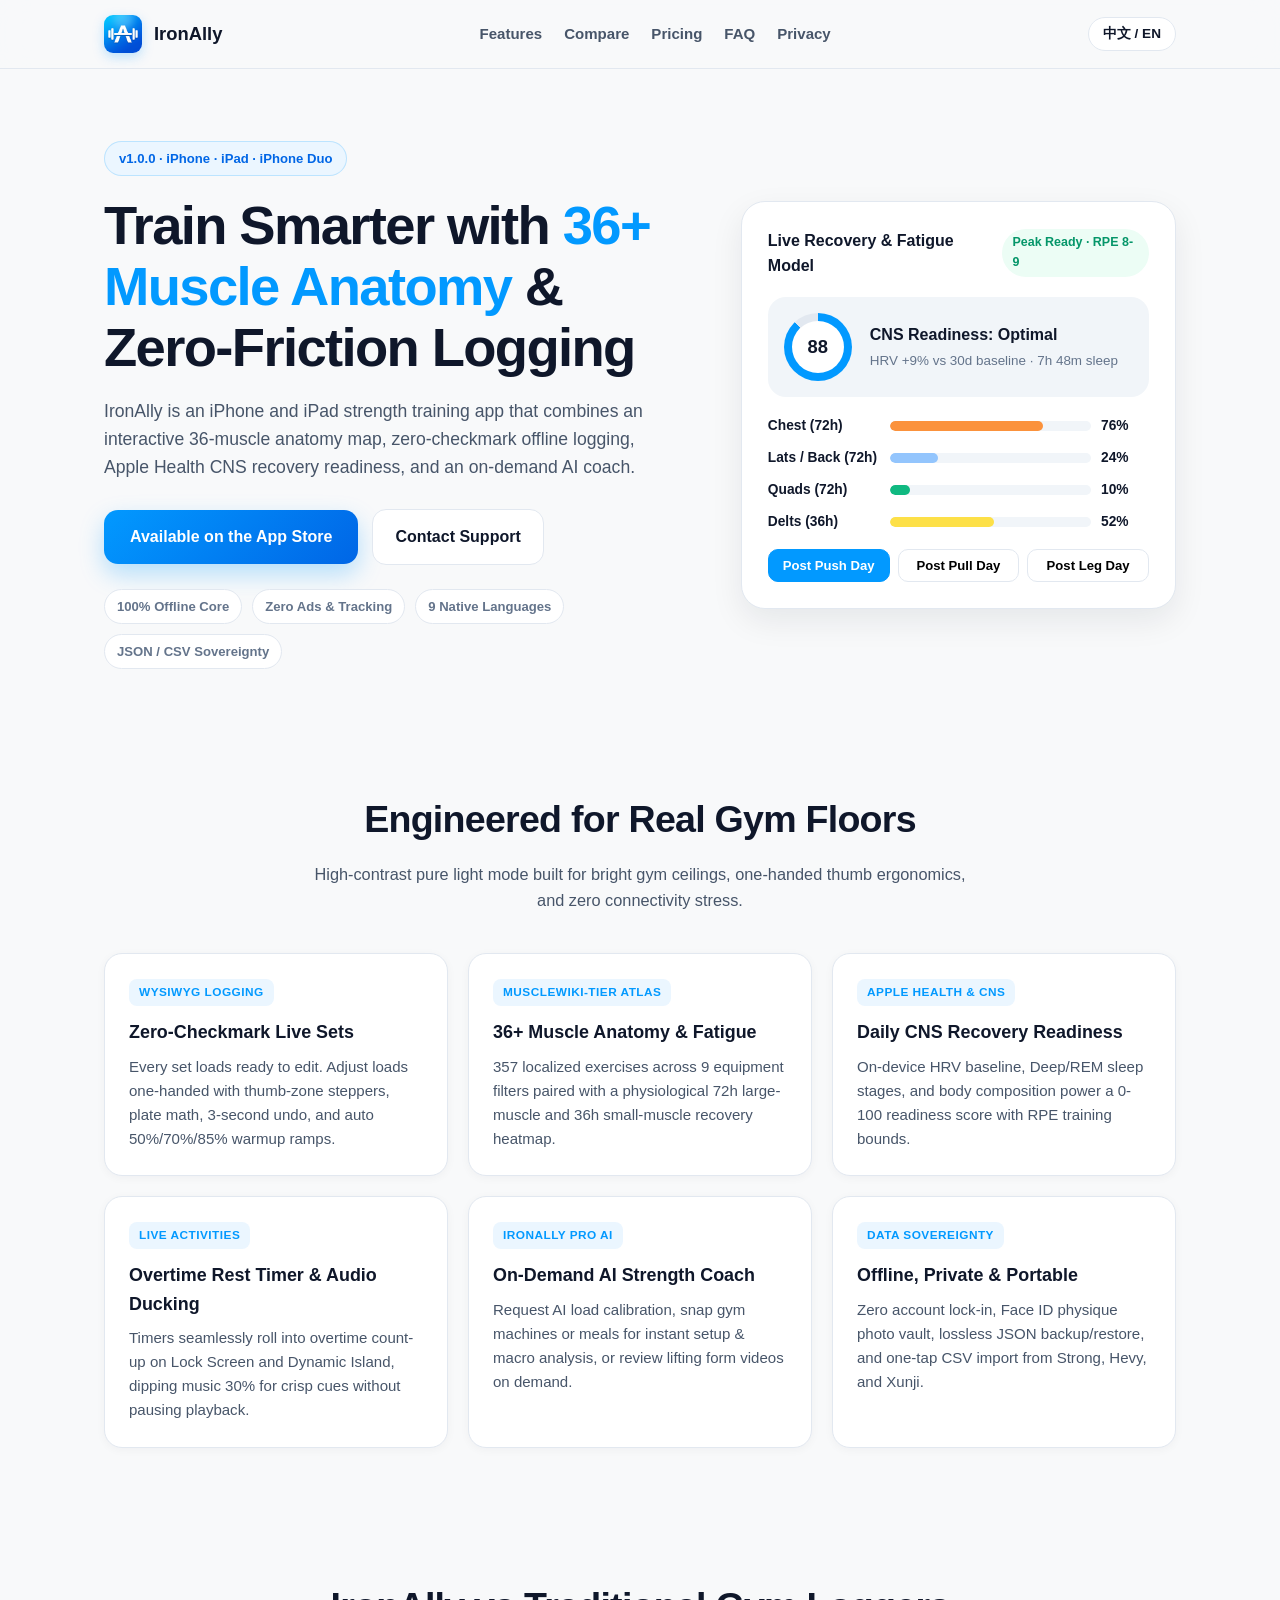
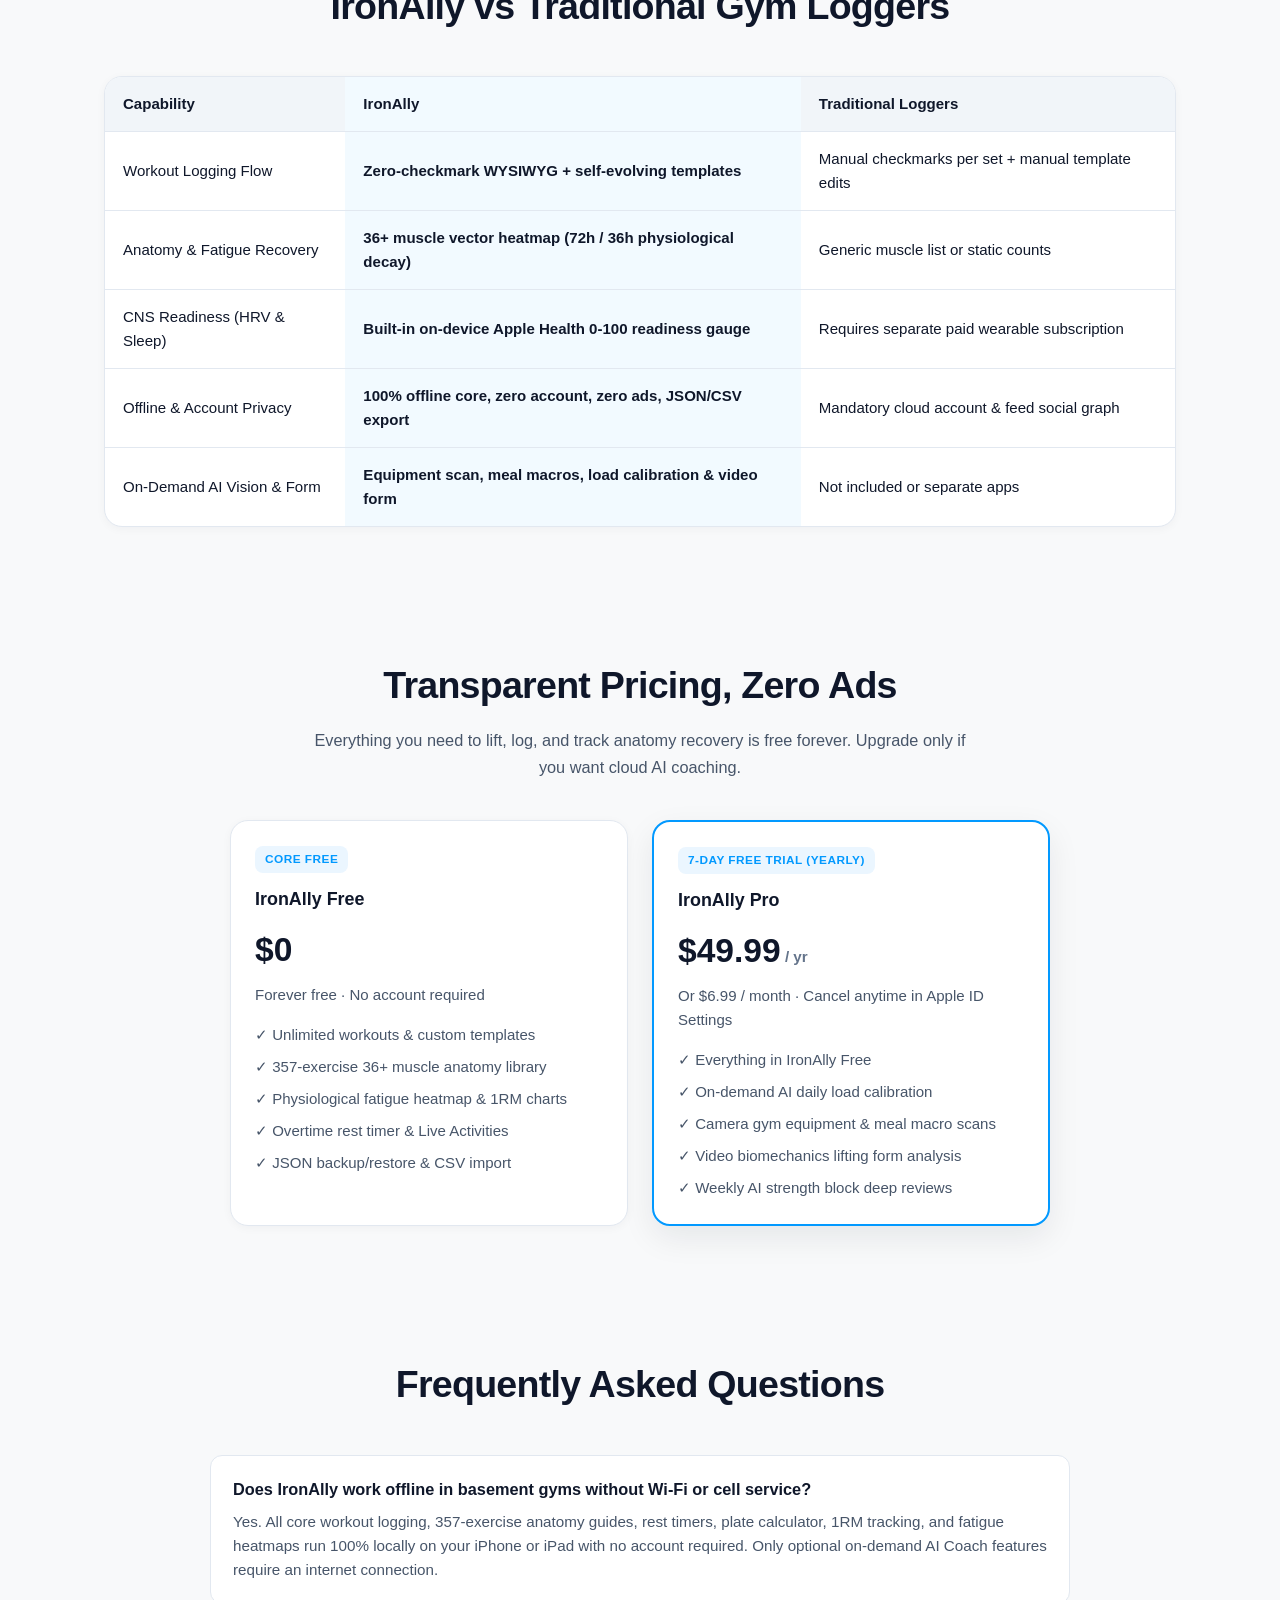
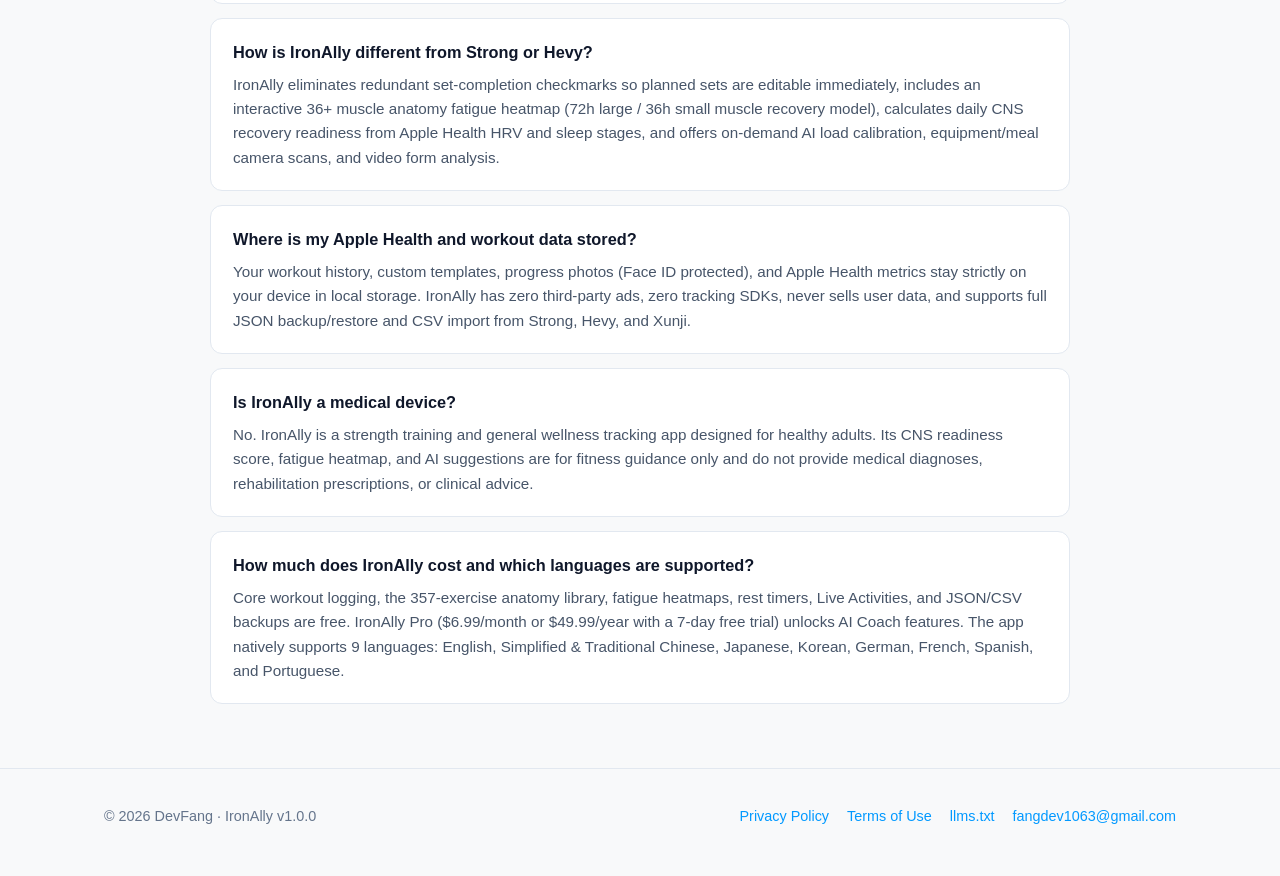
==== index.html @ 06ea735c "Initial IronAlly v1.0.0 official website, legal pages & GEO" ====
<!DOCTYPE html>
<html lang="en" data-lang="en">
<head>
  <meta charset="UTF-8" />
  <meta name="viewport" content="width=device-width, initial-scale=1.0" />
  <title>IronAlly: AI Gym &amp; Lift Log — Muscle Anatomy &amp; CNS Recovery</title>
  <meta name="description" content="IronAlly is an iPhone and iPad strength training app combining an interactive 36+ muscle anatomy heatmap, zero-checkmark offline workout logging, Apple Health CNS recovery readiness, and an on-demand AI coach." />
  <meta property="og:title" content="IronAlly: AI Gym &amp; Lift Log" />
  <meta property="og:description" content="36+ muscle anatomy heatmap, zero-checkmark offline strength logging, CNS recovery readiness, and on-demand AI strength coach." />
  <meta property="og:type" content="website" />
  <meta property="og:url" content="https://ironally.netlify.app/" />
  <meta property="og:image" content="https://ironally.netlify.app/assets/app-icon.png" />
  <link rel="icon" type="image/png" href="/assets/app-icon.png" />
  <link rel="apple-touch-icon" href="/assets/app-icon.png" />
  <link rel="stylesheet" href="/index.css" />
  <script type="application/ld+json">
  {
    "@context": "https://schema.org",
    "@graph": [
      {
        "@type": "MobileApplication",
        "name": "IronAlly: AI Gym & Lift Log",
        "operatingSystem": "iOS 18.0+, iPadOS 18.0+",
        "applicationCategory": "HealthApplication",
        "softwareVersion": "1.0.0",
        "url": "https://ironally.netlify.app/",
        "image": "https://ironally.netlify.app/assets/app-icon.png",
        "description": "IronAlly is an iPhone and iPad strength training app combining an interactive 36+ muscle anatomy heatmap, zero-checkmark offline workout logging, Apple Health CNS recovery readiness, and an on-demand AI coach.",
        "offers": {
          "@type": "Offer",
          "price": "0",
          "priceCurrency": "USD"
        },
        "author": {
          "@type": "Organization",
          "name": "DevFang",
          "email": "fangdev1063@gmail.com"
        }
      },
      {
        "@type": "FAQPage",
        "mainEntity": [
          {
            "@type": "Question",
            "name": "Does IronAlly work offline in basement gyms without Wi-Fi or cell service?",
            "acceptedAnswer": {
              "@type": "Answer",
              "text": "Yes. All core workout logging, 357-exercise anatomy guides, rest timers, plate calculator, 1RM tracking, and fatigue heatmaps run 100% locally on your iPhone or iPad with no account required. Only optional on-demand AI Coach features require an internet connection."
            }
          },
          {
            "@type": "Question",
            "name": "How is IronAlly different from Strong or Hevy?",
            "acceptedAnswer": {
              "@type": "Answer",
              "text": "IronAlly eliminates redundant set-completion checkmarks so planned sets are editable immediately, includes an interactive 36+ muscle anatomy fatigue heatmap (72h large / 36h small muscle recovery model), calculates daily CNS recovery readiness from Apple Health HRV and sleep stages, and offers on-demand AI load calibration, equipment/meal camera scans, and video form analysis."
            }
          },
          {
            "@type": "Question",
            "name": "Where is my Apple Health and workout data stored?",
            "acceptedAnswer": {
              "@type": "Answer",
              "text": "Your workout history, custom templates, progress photos (Face ID protected), and Apple Health metrics stay strictly on your device in local storage. IronAlly has zero third-party ads, zero tracking SDKs, never sells user data, and supports full JSON backup/restore and CSV import from Strong, Hevy, and Xunji."
            }
          },
          {
            "@type": "Question",
            "name": "Is IronAlly a medical device?",
            "acceptedAnswer": {
              "@type": "Answer",
              "text": "No. IronAlly is a strength training and general wellness tracking app designed for healthy adults. Its CNS readiness score, fatigue heatmap, and AI suggestions are for fitness guidance only and do not provide medical diagnoses, rehabilitation prescriptions, or clinical advice."
            }
          },
          {
            "@type": "Question",
            "name": "How much does IronAlly cost and which languages are supported?",
            "acceptedAnswer": {
              "@type": "Answer",
              "text": "Core workout logging, the 357-exercise anatomy library, fatigue heatmaps, rest timers, Live Activities, and JSON/CSV backups are free. IronAlly Pro ($6.99/month or $49.99/year with a 7-day free trial) unlocks AI Coach features. The app natively supports 9 languages: English, Simplified & Traditional Chinese, Japanese, Korean, German, French, Spanish, and Portuguese."
            }
          }
        ]
      }
    ]
  }
  </script>
</head>
<body>
  <header class="nav">
    <div class="container nav-inner">
      <a class="brand-link" href="/">
        <img class="brand-icon" src="/assets/app-icon.png" alt="IronAlly App Icon" />
        <span>IronAlly</span>
      </a>
      <nav class="nav-links">
        <a href="#features"><span class="en-only">Features</span><span class="zh-only">核心功能</span></a>
        <a href="#compare"><span class="en-only">Compare</span><span class="zh-only">对比</span></a>
        <a href="#pricing"><span class="en-only">Pricing</span><span class="zh-only">方案</span></a>
        <a href="#faq">FAQ</a>
        <a href="/privacy"><span class="en-only">Privacy</span><span class="zh-only">隐私政策</span></a>
      </nav>
      <button id="langToggle" class="lang-toggle" type="button">中文 / EN</button>
    </div>
  </header>

  <main>
    <section class="hero">
      <div class="container hero-grid">
        <div>
          <div class="pill">v1.0.0 · iPhone · iPad · iPhone Duo</div>
          <h1>
            <span class="en-only">Train Smarter with <span class="accent">36+ Muscle Anatomy</span> &amp; Zero-Friction Logging</span>
            <span class="zh-only"><span class="accent">36+ 肌群解剖热力</span>与零阻碍力量训练搭档</span>
          </h1>
          <p class="hero-lead">
            <span class="en-only">IronAlly is an iPhone and iPad strength training app that combines an interactive 36-muscle anatomy map, zero-checkmark offline logging, Apple Health CNS recovery readiness, and an on-demand AI coach.</span>
            <span class="zh-only">IronAlly 专为 iPhone 与 iPad 打造，将 36+ 矢量肌群疲劳热力图、告别打钩的单手记组、Apple 健康 CNS 中枢恢复评估与按需 AI 私教融为一体。</span>
          </p>
          <div class="cta-row">
            <a class="btn-primary" href="#pricing">
              <span class="en-only">Available on the App Store</span>
              <span class="zh-only">App Store 即将上线</span>
            </a>
            <a class="btn-secondary" href="mailto:fangdev1063@gmail.com?subject=%5BIronAlly%5D%20Support">
              <span class="en-only">Contact Support</span>
              <span class="zh-only">联系开发者支持</span>
            </a>
          </div>
          <div class="trust-strip">
            <span class="trust-chip">100% Offline Core</span>
            <span class="trust-chip">Zero Ads &amp; Tracking</span>
            <span class="trust-chip">9 Native Languages</span>
            <span class="trust-chip">JSON / CSV Sovereignty</span>
          </div>
        </div>

        <div class="lab-card" aria-label="Interactive CNS and Muscle Fatigue Simulator">
          <div class="lab-head">
            <div class="lab-title">
              <span class="en-only">Live Recovery &amp; Fatigue Model</span>
              <span class="zh-only">肌群恢复与 CNS 就绪模拟</span>
            </div>
            <span id="cnsBadge" class="lab-badge">Peak Ready · RPE 8-9</span>
          </div>
          <div class="cns-meter">
            <div id="cnsRing" class="cns-ring"><span id="cnsScore">88</span></div>
            <div>
              <strong id="cnsLabel">CNS Readiness: Optimal</strong>
              <p id="cnsSub" style="font-size:0.84rem;color:var(--text-soft);margin-top:2px;">HRV +9% vs 30d baseline · 7h 48m sleep</p>
            </div>
          </div>
          <div class="muscle-bars">
            <div class="m-row">
              <span>Chest (72h)</span>
              <div class="m-track"><div id="barChest" class="m-fill" style="width:76%;background:#FB923C;"></div></div>
              <span id="pctChest">76%</span>
            </div>
            <div class="m-row">
              <span>Lats / Back (72h)</span>
              <div class="m-track"><div id="barBack" class="m-fill" style="width:24%;background:#93C5FD;"></div></div>
              <span id="pctBack">24%</span>
            </div>
            <div class="m-row">
              <span>Quads (72h)</span>
              <div class="m-track"><div id="barLegs" class="m-fill" style="width:10%;background:#10B981;"></div></div>
              <span id="pctLegs">10%</span>
            </div>
            <div class="m-row">
              <span>Delts (36h)</span>
              <div class="m-track"><div id="barDelts" class="m-fill" style="width:52%;background:#FDE047;"></div></div>
              <span id="pctDelts">52%</span>
            </div>
          </div>
          <div class="lab-controls">
            <button class="lab-btn active" type="button" data-preset="push">Post Push Day</button>
            <button class="lab-btn" type="button" data-preset="pull">Post Pull Day</button>
            <button class="lab-btn" type="button" data-preset="legs">Post Leg Day</button>
          </div>
        </div>
      </div>
    </section>

    <section id="features" class="section">
      <div class="container">
        <div class="section-header">
          <h2>
            <span class="en-only">Engineered for Real Gym Floors</span>
            <span class="zh-only">为真实铁馆场景深度打磨</span>
          </h2>
          <p>
            <span class="en-only">High-contrast pure light mode built for bright gym ceilings, one-handed thumb ergonomics, and zero connectivity stress.</span>
            <span class="zh-only">纯浅色高对比度美学抗强光反光，核心操作全部落在拇指黄金区，地下室无网同样丝滑。</span>
          </p>
        </div>
        <div class="feature-grid">
          <article class="card">
            <span class="card-tag">WYSIWYG Logging</span>
            <h3><span class="en-only">Zero-Checkmark Live Sets</span><span class="zh-only">零阻碍所见即所得记组</span></h3>
            <p><span class="en-only">Every set loads ready to edit. Adjust loads one-handed with thumb-zone steppers, plate math, 3-second undo, and auto 50%/70%/85% warmup ramps.</span><span class="zh-only">开练即展开全部预设组，无需反复打钩。内置拇指步进器、自动算片器、误删 3 秒撤销与科学热身阶梯。</span></p>
          </article>
          <article class="card">
            <span class="card-tag">MuscleWiki-Tier Atlas</span>
            <h3><span class="en-only">36+ Muscle Anatomy &amp; Fatigue</span><span class="zh-only">36+ 肌群解剖与疲劳热力</span></h3>
            <p><span class="en-only">357 localized exercises across 9 equipment filters paired with a physiological 72h large-muscle and 36h small-muscle recovery heatmap.</span><span class="zh-only">357 项标准动作 × 9 大器械交叉筛选，结合大肌群 72h / 小肌群 36h 生理半衰期动态渲染充血与恢复状态。</span></p>
          </article>
          <article class="card">
            <span class="card-tag">Apple Health &amp; CNS</span>
            <h3><span class="en-only">Daily CNS Recovery Readiness</span><span class="zh-only">每日 CNS 中枢恢复评估</span></h3>
            <p><span class="en-only">On-device HRV baseline, Deep/REM sleep stages, and body composition power a 0-100 readiness score with RPE training bounds.</span><span class="zh-only">本地分析 HRV 基线、深睡/REM 睡眠分期与瘦体重变化，输出每日 0-100 中枢就绪评分与 RPE 边界。</span></p>
          </article>
          <article class="card">
            <span class="card-tag">Live Activities</span>
            <h3><span class="en-only">Overtime Rest Timer &amp; Audio Ducking</span><span class="zh-only">超时正计时与音乐避让</span></h3>
            <p><span class="en-only">Timers seamlessly roll into overtime count-up on Lock Screen and Dynamic Island, dipping music 30% for crisp cues without pausing playback.</span><span class="zh-only">组间倒计时归零自动切换灵动岛超时正计时，到点温柔压低耳机音乐 30% 提示，绝不中断歌单。</span></p>
          </article>
          <article class="card">
            <span class="card-tag">IronAlly Pro AI</span>
            <h3><span class="en-only">On-Demand AI Strength Coach</span><span class="zh-only">按需云端 AI 健身私教</span></h3>
            <p><span class="en-only">Request AI load calibration, snap gym machines or meals for instant setup &amp; macro analysis, or review lifting form videos on demand.</span><span class="zh-only">按需触发今日负重校准、拍照识别器械用法与餐食宏量，以及动作视频生物力学深度纠错。</span></p>
          </article>
          <article class="card">
            <span class="card-tag">Data Sovereignty</span>
            <h3><span class="en-only">Offline, Private &amp; Portable</span><span class="zh-only">离线自治与数据主权</span></h3>
            <p><span class="en-only">Zero account lock-in, Face ID physique photo vault, lossless JSON backup/restore, and one-tap CSV import from Strong, Hevy, and Xunji.</span><span class="zh-only">免注册零追踪，体态照 Face ID 加密隔离，支持全量 JSON 无损迁移与 Strong / Hevy / 训记 CSV 导入。</span></p>
          </article>
        </div>
      </div>
    </section>

    <section id="compare" class="section">
      <div class="container">
        <div class="section-header">
          <h2><span class="en-only">IronAlly vs Traditional Gym Loggers</span><span class="zh-only">IronAlly 与传统记组软件对比</span></h2>
        </div>
        <div class="table-wrap">
          <table>
            <thead>
              <tr>
                <th>Capability</th>
                <th class="col-highlight">IronAlly</th>
                <th>Traditional Loggers</th>
              </tr>
            </thead>
            <tbody>
              <tr>
                <td>Workout Logging Flow</td>
                <td class="col-highlight">Zero-checkmark WYSIWYG + self-evolving templates</td>
                <td>Manual checkmarks per set + manual template edits</td>
              </tr>
              <tr>
                <td>Anatomy &amp; Fatigue Recovery</td>
                <td class="col-highlight">36+ muscle vector heatmap (72h / 36h physiological decay)</td>
                <td>Generic muscle list or static counts</td>
              </tr>
              <tr>
                <td>CNS Readiness (HRV &amp; Sleep)</td>
                <td class="col-highlight">Built-in on-device Apple Health 0-100 readiness gauge</td>
                <td>Requires separate paid wearable subscription</td>
              </tr>
              <tr>
                <td>Offline &amp; Account Privacy</td>
                <td class="col-highlight">100% offline core, zero account, zero ads, JSON/CSV export</td>
                <td>Mandatory cloud account &amp; feed social graph</td>
              </tr>
              <tr>
                <td>On-Demand AI Vision &amp; Form</td>
                <td class="col-highlight">Equipment scan, meal macros, load calibration &amp; video form</td>
                <td>Not included or separate apps</td>
              </tr>
            </tbody>
          </table>
        </div>
      </div>
    </section>

    <section id="pricing" class="section">
      <div class="container">
        <div class="section-header">
          <h2><span class="en-only">Transparent Pricing, Zero Ads</span><span class="zh-only">清晰定价，全程零广告</span></h2>
          <p><span class="en-only">Everything you need to lift, log, and track anatomy recovery is free forever. Upgrade only if you want cloud AI coaching.</span><span class="zh-only">核心记录、357 项解剖动作库、热力图与备份永久免费；仅在需要云端 AI 私教时按需升级。</span></p>
        </div>
        <div class="pricing-grid">
          <div class="card price-card">
            <span class="card-tag">Core Free</span>
            <h3>IronAlly Free</h3>
            <div class="price-num">$0</div>
            <p><span class="en-only">Forever free · No account required</span><span class="zh-only">永久免费 · 免注册即用</span></p>
            <ul class="price-list">
              <li>✓ Unlimited workouts &amp; custom templates</li>
              <li>✓ 357-exercise 36+ muscle anatomy library</li>
              <li>✓ Physiological fatigue heatmap &amp; 1RM charts</li>
              <li>✓ Overtime rest timer &amp; Live Activities</li>
              <li>✓ JSON backup/restore &amp; CSV import</li>
            </ul>
          </div>
          <div class="card price-card featured">
            <span class="card-tag">7-Day Free Trial (Yearly)</span>
            <h3>IronAlly Pro</h3>
            <div class="price-num">$49.99<span style="font-size:0.95rem;font-weight:600;color:var(--text-soft);"> / yr</span></div>
            <p><span class="en-only">Or $6.99 / month · Cancel anytime in Apple ID Settings</span><span class="zh-only">或月付 $6.99/月 · Apple ID 随时取消</span></p>
            <ul class="price-list">
              <li>✓ Everything in IronAlly Free</li>
              <li>✓ On-demand AI daily load calibration</li>
              <li>✓ Camera gym equipment &amp; meal macro scans</li>
              <li>✓ Video biomechanics lifting form analysis</li>
              <li>✓ Weekly AI strength block deep reviews</li>
            </ul>
          </div>
        </div>
      </div>
    </section>

    <section id="faq" class="section">
      <div class="container">
        <div class="section-header">
          <h2><span class="en-only">Frequently Asked Questions</span><span class="zh-only">常见问题解答</span></h2>
        </div>
        <div class="faq-list">
          <div class="faq-item">
            <h3>Does IronAlly work offline in basement gyms without Wi-Fi or cell service?</h3>
            <p>Yes. All core workout logging, 357-exercise anatomy guides, rest timers, plate calculator, 1RM tracking, and fatigue heatmaps run 100% locally on your iPhone or iPad with no account required. Only optional on-demand AI Coach features require an internet connection.</p>
          </div>
          <div class="faq-item">
            <h3>How is IronAlly different from Strong or Hevy?</h3>
            <p>IronAlly eliminates redundant set-completion checkmarks so planned sets are editable immediately, includes an interactive 36+ muscle anatomy fatigue heatmap (72h large / 36h small muscle recovery model), calculates daily CNS recovery readiness from Apple Health HRV and sleep stages, and offers on-demand AI load calibration, equipment/meal camera scans, and video form analysis.</p>
          </div>
          <div class="faq-item">
            <h3>Where is my Apple Health and workout data stored?</h3>
            <p>Your workout history, custom templates, progress photos (Face ID protected), and Apple Health metrics stay strictly on your device in local storage. IronAlly has zero third-party ads, zero tracking SDKs, never sells user data, and supports full JSON backup/restore and CSV import from Strong, Hevy, and Xunji.</p>
          </div>
          <div class="faq-item">
            <h3>Is IronAlly a medical device?</h3>
            <p>No. IronAlly is a strength training and general wellness tracking app designed for healthy adults. Its CNS readiness score, fatigue heatmap, and AI suggestions are for fitness guidance only and do not provide medical diagnoses, rehabilitation prescriptions, or clinical advice.</p>
          </div>
          <div class="faq-item">
            <h3>How much does IronAlly cost and which languages are supported?</h3>
            <p>Core workout logging, the 357-exercise anatomy library, fatigue heatmaps, rest timers, Live Activities, and JSON/CSV backups are free. IronAlly Pro ($6.99/month or $49.99/year with a 7-day free trial) unlocks AI Coach features. The app natively supports 9 languages: English, Simplified &amp; Traditional Chinese, Japanese, Korean, German, French, Spanish, and Portuguese.</p>
          </div>
        </div>
      </div>
    </section>
  </main>

  <footer class="footer">
    <div class="container footer-inner">
      <div>© 2026 DevFang · IronAlly v1.0.0</div>
      <div class="footer-links">
        <a href="/privacy">Privacy Policy</a>
        <a href="/terms">Terms of Use</a>
        <a href="/llms.txt">llms.txt</a>
        <a href="mailto:fangdev1063@gmail.com">fangdev1063@gmail.com</a>
      </div>
    </div>
  </footer>

  <script>
    (function () {
      const root = document.documentElement;
      const saved = localStorage.getItem('ironally_lang');
      if (saved === 'zh' || (!saved && navigator.language && navigator.language.toLowerCase().startsWith('zh'))) {
        root.setAttribute('data-lang', 'zh');
      }
      document.getElementById('langToggle').addEventListener('click', () => {
        const next = root.getAttribute('data-lang') === 'zh' ? 'en' : 'zh';
        root.setAttribute('data-lang', next);
        localStorage.setItem('ironally_lang', next);
      });

      const presets = {
        push: { score: 88, badge: 'Peak Ready · RPE 8-9', label: 'CNS Readiness: Optimal', sub: 'HRV +9% vs 30d baseline · 7h 48m sleep', chest: 76, back: 24, legs: 10, delts: 52 },
        pull: { score: 79, badge: 'Good Ready · RPE 7.5-8.5', label: 'CNS Readiness: Solid', sub: 'HRV +2% vs 30d baseline · 7h 15m sleep', chest: 34, back: 82, legs: 12, delts: 38 },
        legs: { score: 66, badge: 'Moderate · RPE 6.5-7.5', label: 'CNS Readiness: Recovering', sub: 'HRV -6% after heavy squats · Prioritize sleep', chest: 14, back: 30, legs: 92, delts: 18 }
      };
      const colorFor = (v) => v >= 75 ? '#EF4444' : v >= 50 ? '#FB923C' : v >= 25 ? '#93C5FD' : '#10B981';
      document.querySelectorAll('.lab-btn').forEach((btn) => {
        btn.addEventListener('click', () => {
          document.querySelectorAll('.lab-btn').forEach((b) => b.classList.remove('active'));
          btn.classList.add('active');
          const p = presets[btn.dataset.preset];
          document.getElementById('cnsScore').textContent = p.score;
          document.getElementById('cnsRing').style.background = `conic-gradient(var(--brand) 0% ${p.score}%, #E2E8F0 ${p.score}% 100%)`;
          document.getElementById('cnsBadge').textContent = p.badge;
          document.getElementById('cnsLabel').textContent = p.label;
          document.getElementById('cnsSub').textContent = p.sub;
          [['Chest', p.chest], ['Back', p.back], ['Legs', p.legs], ['Delts', p.delts]].forEach(([k, v]) => {
            const bar = document.getElementById('bar' + k);
            bar.style.width = v + '%';
            bar.style.background = colorFor(v);
            document.getElementById('pct' + k).textContent = v + '%';
          });
        });
      });
    })();
  </script>
</body>
</html>
---- index.css ----
:root {
  --bg: #F8F9FA;
  --surface: #FFFFFF;
  --surface-alt: #F1F5F9;
  --border: #E2E8F0;
  --text: #0F172A;
  --text-muted: #475569;
  --text-soft: #64748B;
  --brand: #0299FF;
  --brand-dark: #0066E6;
  --brand-soft: #EBF6FF;
  --success: #10B981;
  --gold: #FFB800;
  --warn: #F59E0B;
  --danger: #EF4444;
  --radius-xl: 24px;
  --radius-lg: 18px;
  --radius-md: 12px;
  --shadow-sm: 0 2px 10px rgba(15, 23, 42, 0.04);
  --shadow-md: 0 12px 32px rgba(15, 23, 42, 0.08);
}

* { box-sizing: border-box; margin: 0; padding: 0; }
html { scroll-behavior: smooth; }
body {
  font-family: -apple-system, BlinkMacSystemFont, "SF Pro Display", "Inter", "PingFang SC", "Hiragino Sans GB", sans-serif;
  background: var(--bg);
  color: var(--text);
  line-height: 1.6;
  -webkit-font-smoothing: antialiased;
}
a { color: var(--brand); text-decoration: none; }
a:hover { text-decoration: underline; }

.container { max-width: 1120px; margin: 0 auto; padding: 0 24px; }

/* Navigation */
.nav {
  position: sticky; top: 0; z-index: 40;
  background: rgba(248, 249, 250, 0.88);
  backdrop-filter: blur(16px);
  border-bottom: 1px solid var(--border);
}
.nav-inner {
  display: flex; align-items: center; justify-content: space-between;
  height: 68px; gap: 16px;
}
.brand-link {
  display: flex; align-items: center; gap: 12px;
  font-weight: 800; font-size: 1.15rem; color: var(--text); text-decoration: none;
}
.brand-icon {
  width: 38px; height: 38px; border-radius: 9px;
  box-shadow: 0 4px 12px rgba(2, 153, 255, 0.25);
}
.nav-links { display: flex; align-items: center; gap: 22px; font-size: 0.94rem; font-weight: 600; }
.nav-links a { color: var(--text-muted); }
.nav-links a:hover { color: var(--brand); text-decoration: none; }
.lang-toggle {
  border: 1px solid var(--border); background: var(--surface);
  color: var(--text); font-weight: 700; font-size: 0.85rem;
  padding: 7px 14px; border-radius: 999px; cursor: pointer;
  transition: all 0.2s ease;
}
.lang-toggle:hover { border-color: var(--brand); color: var(--brand); }

/* Hero */
.hero { padding: 72px 0 56px; }
.hero-grid {
  display: grid; grid-template-columns: 1.15fr 0.85fr;
  gap: 48px; align-items: center;
}
.pill {
  display: inline-flex; align-items: center; gap: 8px;
  background: var(--brand-soft); color: var(--brand-dark);
  border: 1px solid rgba(2, 153, 255, 0.2);
  padding: 6px 14px; border-radius: 999px;
  font-size: 0.82rem; font-weight: 700; margin-bottom: 20px;
}
.hero h1 {
  font-size: clamp(2.25rem, 4.4vw, 3.4rem);
  line-height: 1.12; letter-spacing: -0.03em; font-weight: 850;
  margin-bottom: 18px;
}
.accent { color: var(--brand); }
.hero-lead {
  font-size: 1.1rem; color: var(--text-muted); margin-bottom: 28px;
  max-width: 560px;
}
.cta-row { display: flex; flex-wrap: wrap; gap: 14px; align-items: center; margin-bottom: 24px; }
.btn-primary {
  display: inline-flex; align-items: center; gap: 10px;
  background: linear-gradient(135deg, var(--brand), var(--brand-dark));
  color: #fff; font-weight: 700; padding: 14px 26px;
  border-radius: 14px; box-shadow: 0 10px 24px rgba(2, 153, 255, 0.28);
  transition: transform 0.15s ease, box-shadow 0.15s ease;
}
.btn-primary:hover { transform: translateY(-1px); text-decoration: none; box-shadow: 0 14px 28px rgba(2, 153, 255, 0.34); }
.btn-secondary {
  display: inline-flex; align-items: center; gap: 8px;
  background: var(--surface); color: var(--text); font-weight: 700;
  padding: 14px 22px; border-radius: 14px; border: 1px solid var(--border);
}
.btn-secondary:hover { border-color: var(--brand); color: var(--brand); text-decoration: none; }
.trust-strip { display: flex; flex-wrap: wrap; gap: 10px; }
.trust-chip {
  font-size: 0.82rem; font-weight: 600; color: var(--text-soft);
  background: var(--surface); border: 1px solid var(--border);
  padding: 6px 12px; border-radius: 999px;
}

/* Interactive CNS & Fatigue Lab Card */
.lab-card {
  background: var(--surface); border: 1px solid var(--border);
  border-radius: var(--radius-xl); padding: 26px;
  box-shadow: var(--shadow-md);
}
.lab-head { display: flex; justify-content: space-between; align-items: center; margin-bottom: 18px; }
.lab-title { font-weight: 800; font-size: 1rem; }
.lab-badge {
  font-size: 0.78rem; font-weight: 700; padding: 4px 10px; border-radius: 999px;
  background: #ECFDF5; color: #059669;
}
.cns-meter {
  display: flex; align-items: center; gap: 18px;
  background: var(--surface-alt); border-radius: var(--radius-lg); padding: 16px;
  margin-bottom: 18px;
}
.cns-ring {
  width: 68px; height: 68px; border-radius: 50%; flex-shrink: 0;
  background: conic-gradient(var(--brand) 0% 88%, #E2E8F0 88% 100%);
  display: grid; place-items: center;
}
.cns-ring span {
  width: 52px; height: 52px; border-radius: 50%; background: var(--surface);
  display: grid; place-items: center; font-weight: 850; font-size: 1.15rem; color: var(--text);
}
.muscle-bars { display: grid; gap: 10px; margin-bottom: 16px; }
.m-row { display: grid; grid-template-columns: 112px 1fr 48px; gap: 10px; align-items: center; font-size: 0.86rem; font-weight: 600; }
.m-track { height: 10px; background: var(--surface-alt); border-radius: 999px; overflow: hidden; }
.m-fill { height: 100%; border-radius: 999px; transition: width 0.35s ease; }
.lab-controls { display: flex; gap: 8px; flex-wrap: wrap; }
.lab-btn {
  flex: 1; min-width: 90px; border: 1px solid var(--border); background: var(--surface);
  padding: 8px 10px; border-radius: 10px; font-weight: 700; font-size: 0.82rem; cursor: pointer;
}
.lab-btn.active { background: var(--brand); color: #fff; border-color: var(--brand); }

/* Sections */
.section { padding: 64px 0; }
.section-header { text-align: center; max-width: 680px; margin: 0 auto 40px; }
.section-header h2 { font-size: clamp(1.7rem, 3vw, 2.35rem); font-weight: 850; letter-spacing: -0.02em; margin-bottom: 12px; }
.section-header p { color: var(--text-muted); font-size: 1.02rem; }

.feature-grid { display: grid; grid-template-columns: repeat(3, 1fr); gap: 20px; }
.card {
  background: var(--surface); border: 1px solid var(--border);
  border-radius: var(--radius-lg); padding: 24px; box-shadow: var(--shadow-sm);
}
.card-tag {
  display: inline-block; font-size: 0.74rem; font-weight: 800; letter-spacing: 0.04em;
  text-transform: uppercase; color: var(--brand); background: var(--brand-soft);
  padding: 4px 10px; border-radius: 8px; margin-bottom: 12px;
}
.card h3 { font-size: 1.12rem; font-weight: 800; margin-bottom: 8px; }
.card p { color: var(--text-muted); font-size: 0.94rem; }

/* Comparison Table */
.table-wrap {
  background: var(--surface); border: 1px solid var(--border);
  border-radius: var(--radius-lg); overflow-x: auto; box-shadow: var(--shadow-sm);
}
table { width: 100%; border-collapse: collapse; text-align: left; font-size: 0.94rem; }
th, td { padding: 15px 18px; border-bottom: 1px solid var(--border); }
th { background: var(--surface-alt); font-weight: 800; }
tr:last-child td { border-bottom: none; }
.col-highlight { background: rgba(2, 153, 255, 0.05); font-weight: 700; color: var(--text); }

/* Pricing */
.pricing-grid { display: grid; grid-template-columns: repeat(2, 1fr); gap: 24px; max-width: 820px; margin: 0 auto; }
.price-card { position: relative; }
.price-card.featured { border: 2px solid var(--brand); box-shadow: var(--shadow-md); }
.price-num { font-size: 2.1rem; font-weight: 850; margin: 10px 0 6px; }
.price-list { list-style: none; display: grid; gap: 8px; margin-top: 16px; color: var(--text-muted); font-size: 0.94rem; }

/* FAQ */
.faq-list { display: grid; gap: 14px; max-width: 860px; margin: 0 auto; }
.faq-item { background: var(--surface); border: 1px solid var(--border); border-radius: var(--radius-md); padding: 20px 22px; }
.faq-item h3 { font-size: 1.02rem; font-weight: 800; margin-bottom: 8px; }
.faq-item p { color: var(--text-muted); font-size: 0.95rem; }

/* Legal Pages */
.legal-hero { padding: 48px 0 24px; }
.legal-card { background: var(--surface); border: 1px solid var(--border); border-radius: var(--radius-lg); padding: 28px; margin-bottom: 18px; }
.legal-card h2 { font-size: 1.2rem; font-weight: 800; margin-bottom: 10px; }
.legal-card p, .legal-card li { color: var(--text-muted); font-size: 0.96rem; margin-bottom: 8px; }
.legal-card ul { padding-left: 20px; }

/* Footer */
.footer {
  border-top: 1px solid var(--border); padding: 36px 0 48px;
  color: var(--text-soft); font-size: 0.9rem;
}
.footer-inner { display: flex; flex-wrap: wrap; justify-content: space-between; align-items: center; gap: 16px; }
.footer-links { display: flex; flex-wrap: wrap; gap: 18px; }

[data-lang="zh"] .en-only { display: none !important; }
[data-lang="en"] .zh-only { display: none !important; }

@media (max-width: 880px) {
  .hero-grid, .feature-grid, .pricing-grid { grid-template-columns: 1fr; }
  .nav-links { display: none; }
}
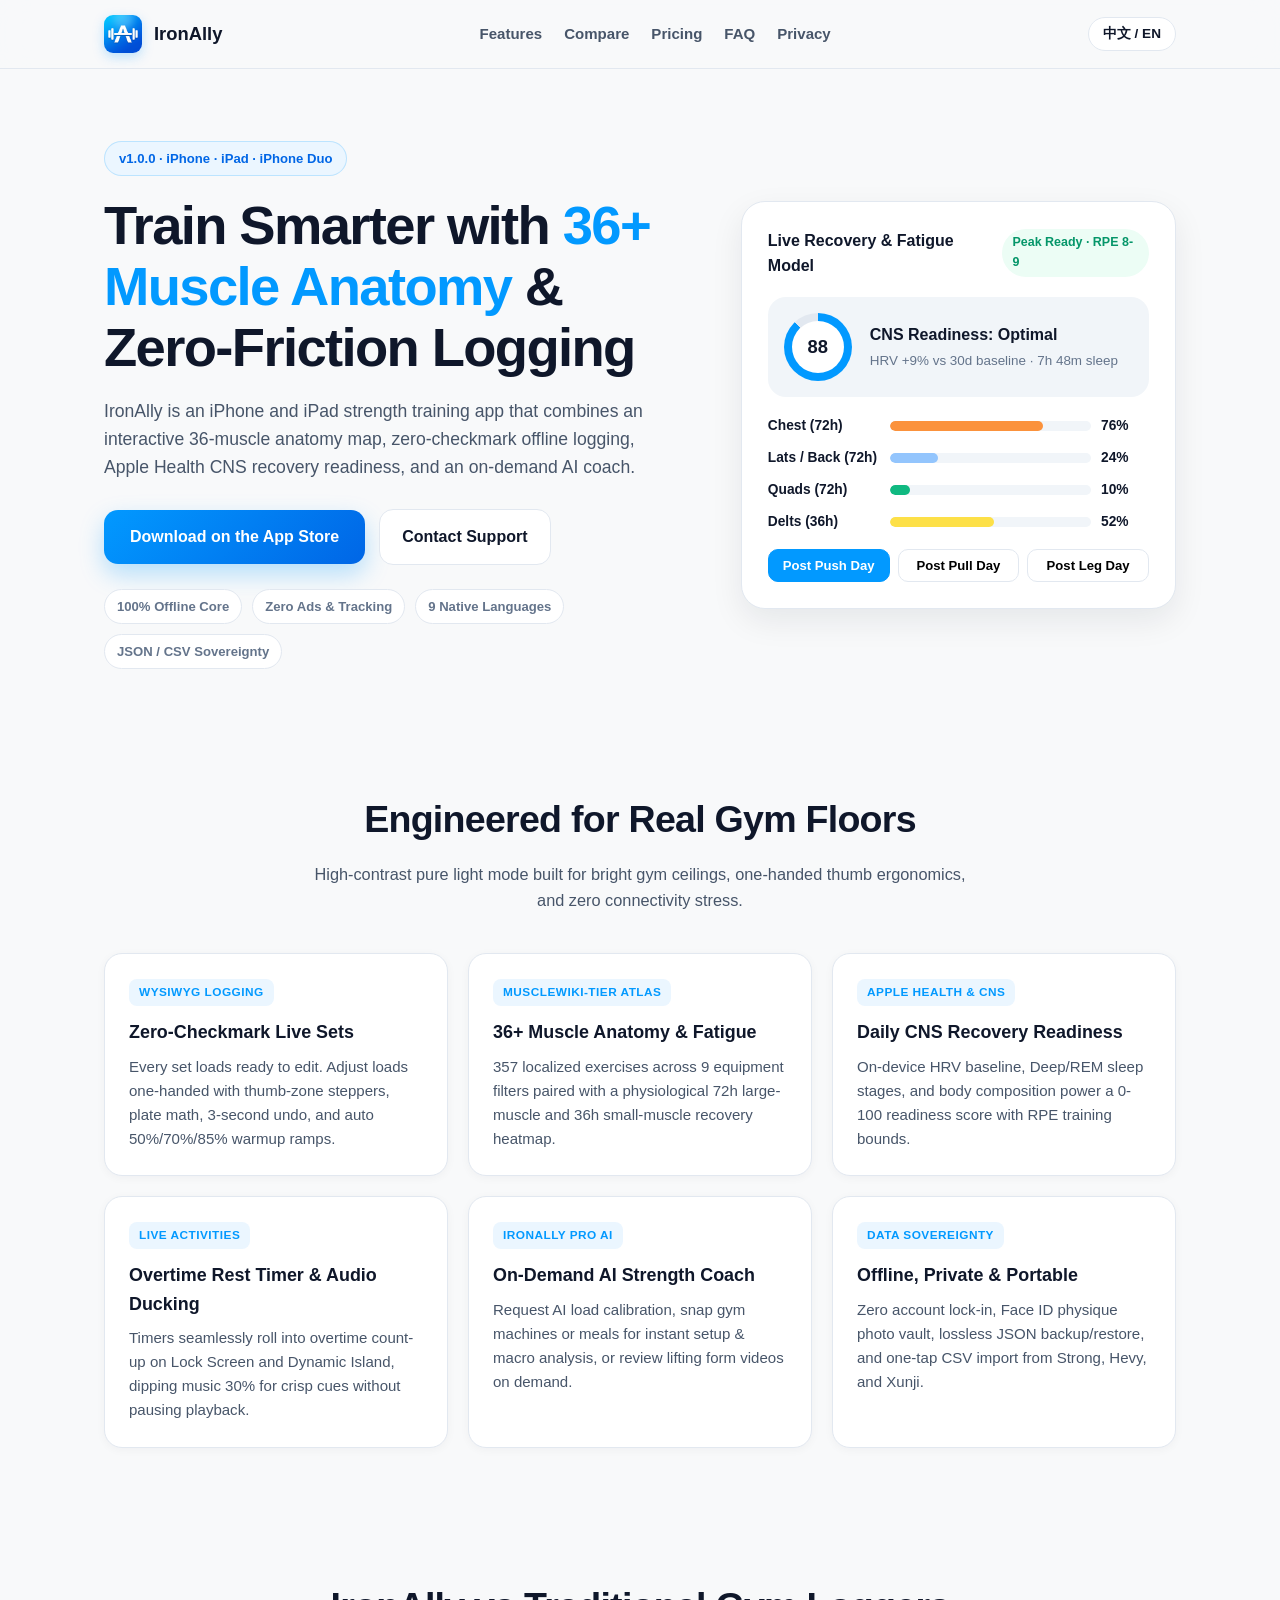
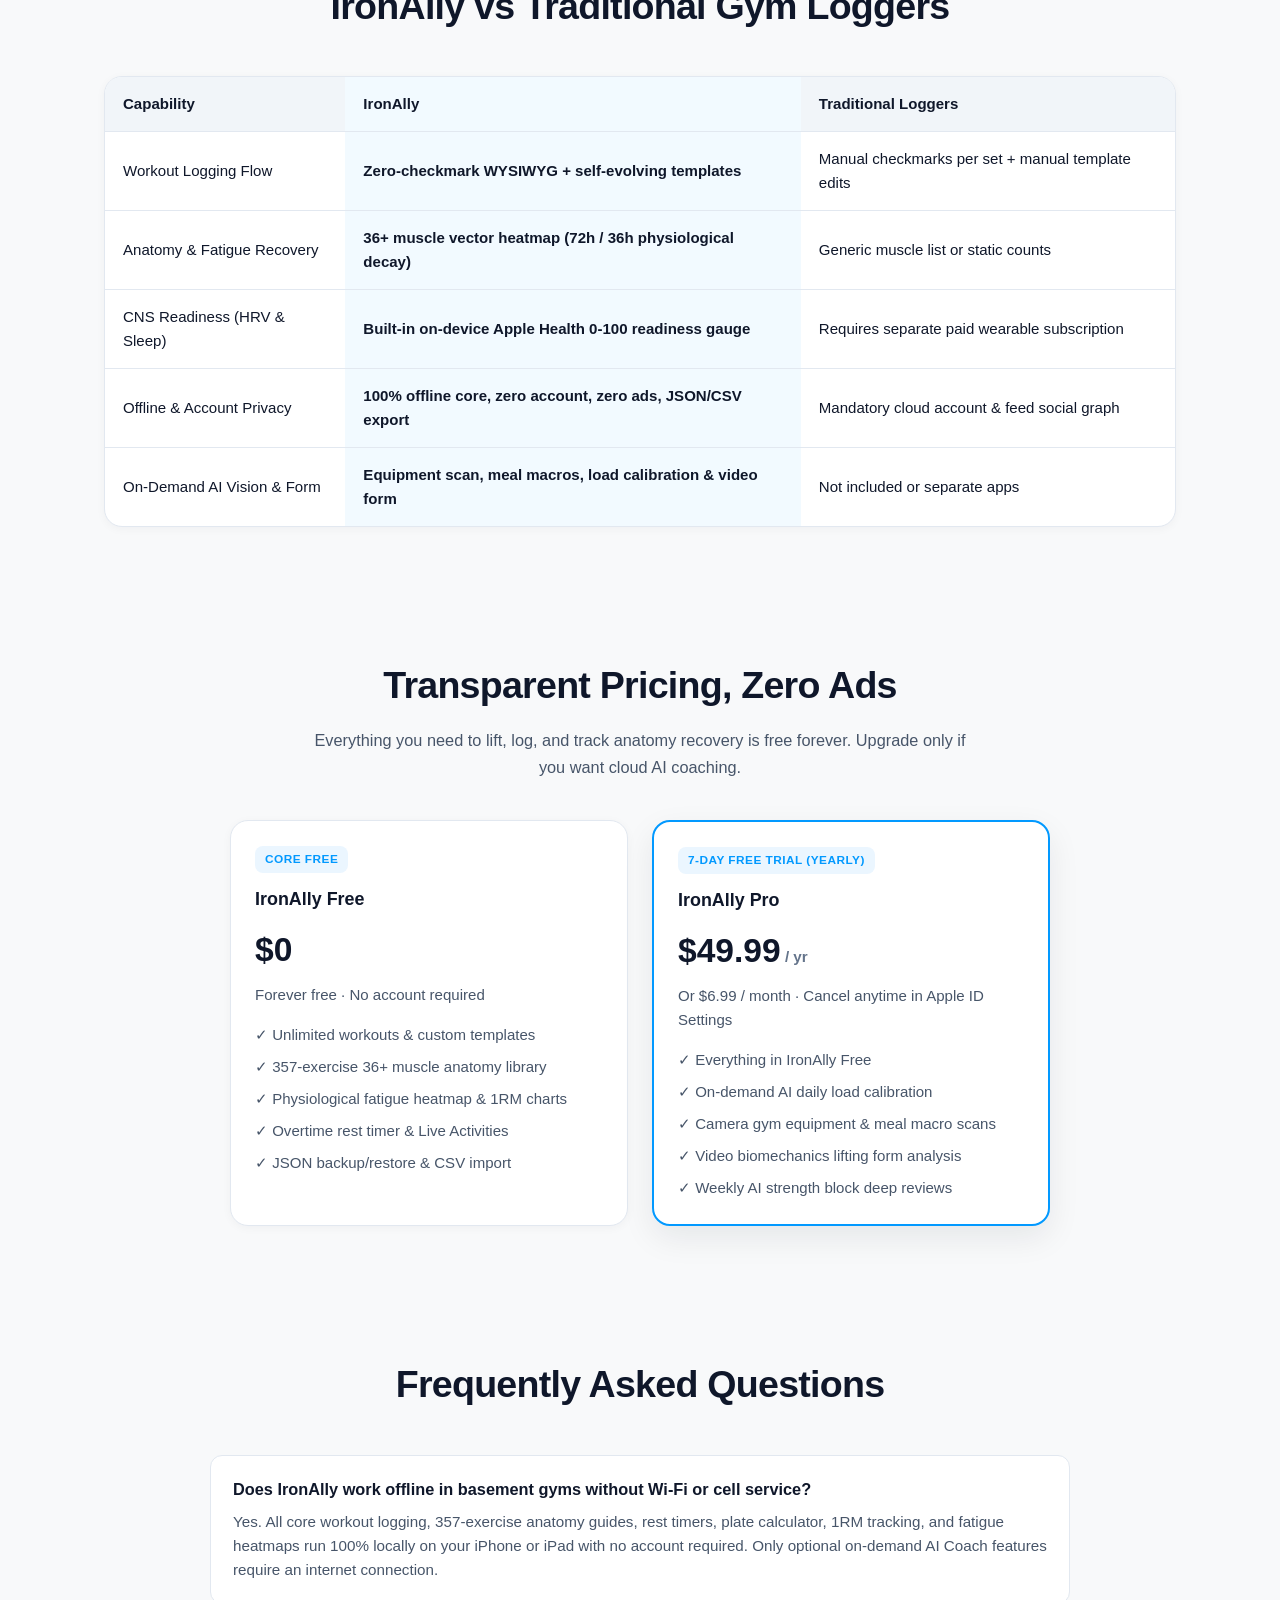
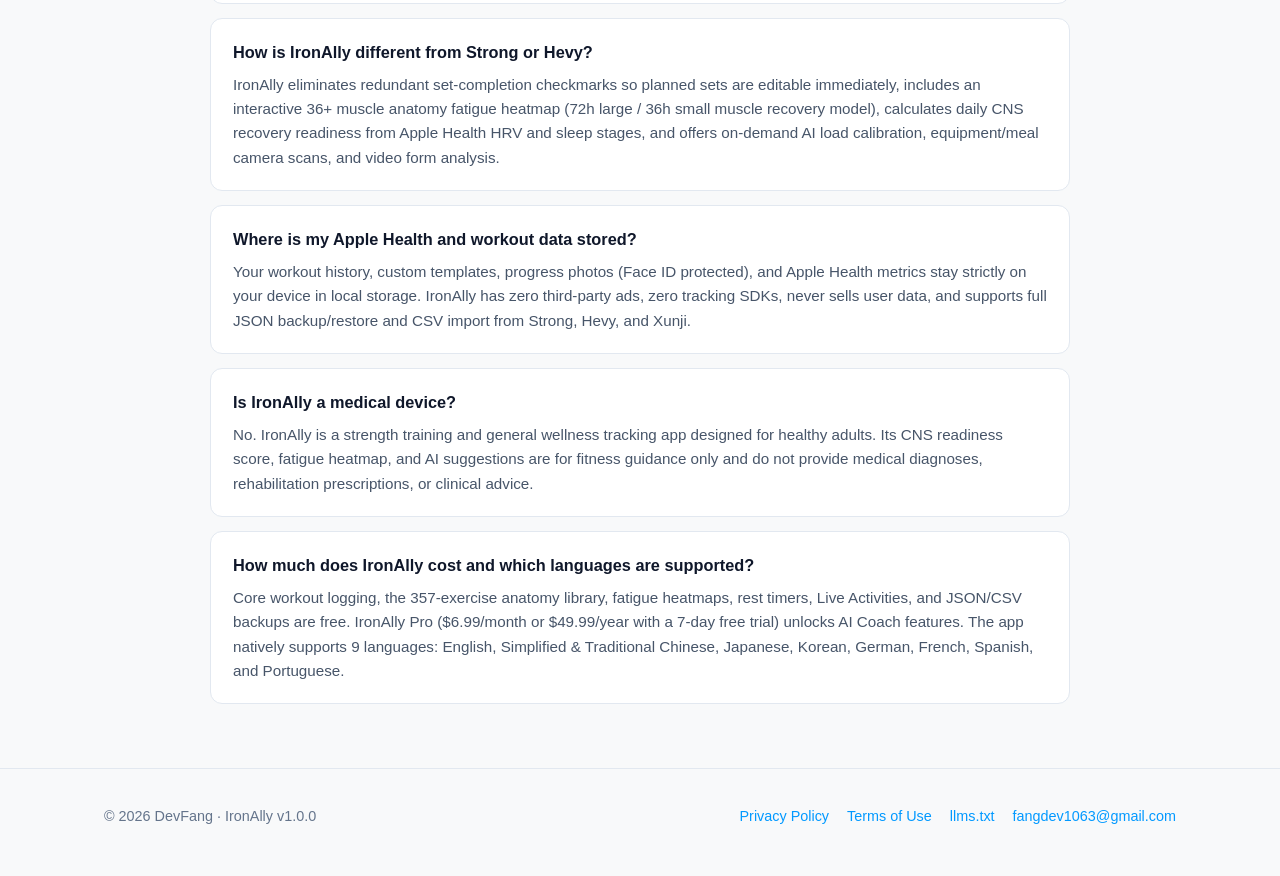
==== commit 32c36fb9: "Add App Store link (id6838532245), downloadUrl JSON-LD & Smart App Banner" ====
--- a/index.html
+++ b/index.html
@@ -10,6 +10,7 @@
   <meta property="og:type" content="website" />
   <meta property="og:url" content="https://ironally.netlify.app/" />
   <meta property="og:image" content="https://ironally.netlify.app/assets/app-icon.png" />
+  <meta name="apple-itunes-app" content="app-id=6838532245" />
   <link rel="icon" type="image/png" href="/assets/app-icon.png" />
   <link rel="apple-touch-icon" href="/assets/app-icon.png" />
   <link rel="stylesheet" href="/index.css" />
@@ -24,6 +25,7 @@
         "applicationCategory": "HealthApplication",
         "softwareVersion": "1.0.0",
         "url": "https://ironally.netlify.app/",
+        "downloadUrl": "https://apps.apple.com/app/id6838532245",
         "image": "https://ironally.netlify.app/assets/app-icon.png",
         "description": "IronAlly is an iPhone and iPad strength training app combining an interactive 36+ muscle anatomy heatmap, zero-checkmark offline workout logging, Apple Health CNS recovery readiness, and an on-demand AI coach.",
         "offers": {
@@ -118,9 +120,9 @@
             <span class="zh-only">IronAlly 专为 iPhone 与 iPad 打造，将 36+ 矢量肌群疲劳热力图、告别打钩的单手记组、Apple 健康 CNS 中枢恢复评估与按需 AI 私教融为一体。</span>
           </p>
           <div class="cta-row">
-            <a class="btn-primary" href="#pricing">
-              <span class="en-only">Available on the App Store</span>
-              <span class="zh-only">App Store 即将上线</span>
+            <a class="btn-primary" href="https://apps.apple.com/app/id6838532245" target="_blank" rel="noopener">
+              <span class="en-only">Download on the App Store</span>
+              <span class="zh-only">前往 App Store 下载</span>
             </a>
             <a class="btn-secondary" href="mailto:fangdev1063@gmail.com?subject=%5BIronAlly%5D%20Support">
               <span class="en-only">Contact Support</span>
